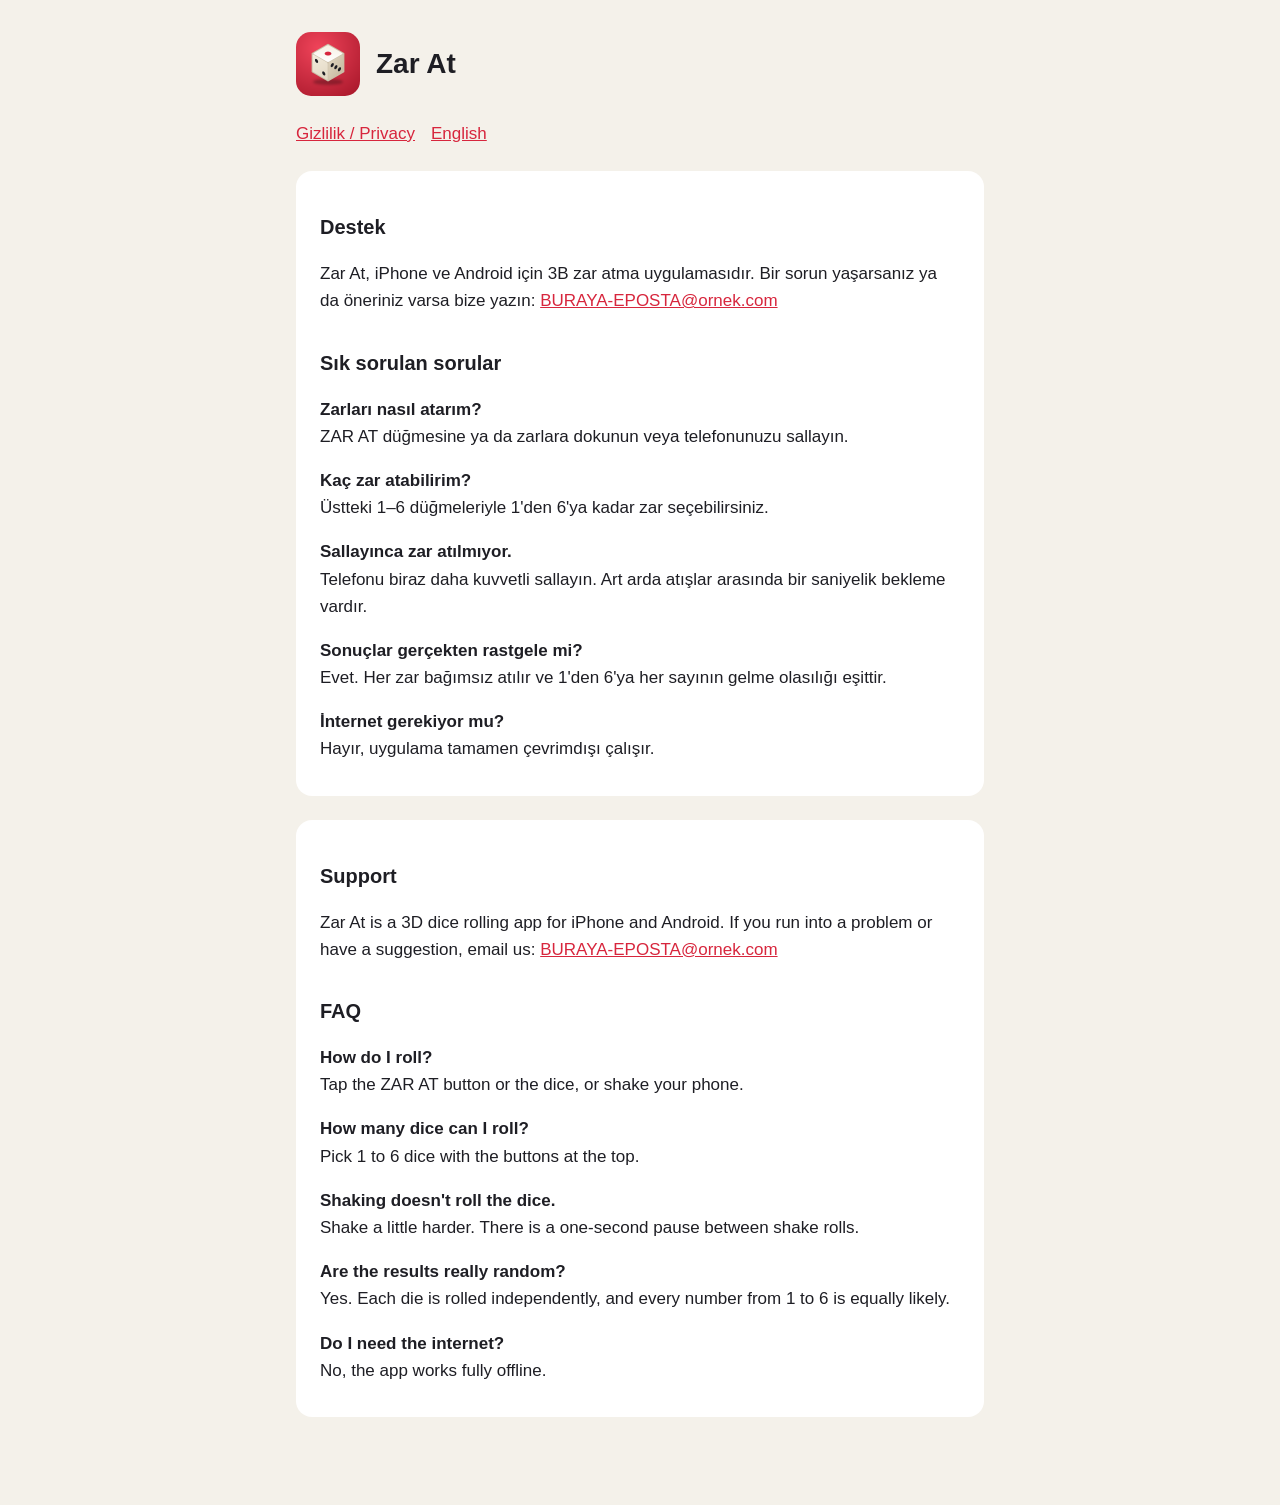
==== index.html @ 331f704f "Add files via upload" ====
<!doctype html>
<html lang="tr">
<head>
<meta charset="utf-8">
<meta name="viewport" content="width=device-width, initial-scale=1">
<title>Zar At – Destek / Support</title>
<link rel="stylesheet" href="style.css">
</head>
<body>
<main>
  <header><img src="icon.png" alt=""><h1>Zar At</h1></header>
  <nav><a href="privacy.html">Gizlilik / Privacy</a><a href="#en">English</a></nav>

  <section lang="tr">
    <h2>Destek</h2>
    <p>Zar At, iPhone ve Android için 3B zar atma uygulamasıdır. Bir sorun yaşarsanız ya da öneriniz varsa bize yazın: <a href="mailto:BURAYA-EPOSTA@ornek.com">BURAYA-EPOSTA@ornek.com</a></p>
    <h2>Sık sorulan sorular</h2>
    <p><strong>Zarları nasıl atarım?</strong><br>ZAR AT düğmesine ya da zarlara dokunun veya telefonunuzu sallayın.</p>
    <p><strong>Kaç zar atabilirim?</strong><br>Üstteki 1–6 düğmeleriyle 1'den 6'ya kadar zar seçebilirsiniz.</p>
    <p><strong>Sallayınca zar atılmıyor.</strong><br>Telefonu biraz daha kuvvetli sallayın. Art arda atışlar arasında bir saniyelik bekleme vardır.</p>
    <p><strong>Sonuçlar gerçekten rastgele mi?</strong><br>Evet. Her zar bağımsız atılır ve 1'den 6'ya her sayının gelme olasılığı eşittir.</p>
    <p><strong>İnternet gerekiyor mu?</strong><br>Hayır, uygulama tamamen çevrimdışı çalışır.</p>
  </section>

  <section lang="en" id="en">
    <h2>Support</h2>
    <p>Zar At is a 3D dice rolling app for iPhone and Android. If you run into a problem or have a suggestion, email us: <a href="mailto:BURAYA-EPOSTA@ornek.com">BURAYA-EPOSTA@ornek.com</a></p>
    <h2>FAQ</h2>
    <p><strong>How do I roll?</strong><br>Tap the ZAR AT button or the dice, or shake your phone.</p>
    <p><strong>How many dice can I roll?</strong><br>Pick 1 to 6 dice with the buttons at the top.</p>
    <p><strong>Shaking doesn't roll the dice.</strong><br>Shake a little harder. There is a one-second pause between shake rolls.</p>
    <p><strong>Are the results really random?</strong><br>Yes. Each die is rolled independently, and every number from 1 to 6 is equally likely.</p>
    <p><strong>Do I need the internet?</strong><br>No, the app works fully offline.</p>
  </section>
</main>
</body>
</html>
---- style.css ----
:root { --bg: #F4F1EA; --card: #fff; --text: #1E1E24; --muted: #6B6B76; --accent: #D7263D; }
@media (prefers-color-scheme: dark) {
  :root { --bg: #121217; --card: #1E1E26; --text: #F4F1EA; --muted: #9A9AA5; --accent: #FF4D5E; }
}
* { box-sizing: border-box; }
body { margin: 0; background: var(--bg); color: var(--text); font: 17px/1.6 -apple-system, BlinkMacSystemFont, "Segoe UI", Roboto, sans-serif; }
main { max-width: 720px; margin: 0 auto; padding: 32px 16px 64px; }
header { display: flex; align-items: center; gap: 16px; margin-bottom: 24px; }
header img { width: 64px; height: 64px; border-radius: 15px; }
h1 { margin: 0; font-size: 28px; }
h2 { margin-top: 32px; font-size: 20px; }
section { background: var(--card); border-radius: 16px; padding: 8px 24px 16px; margin-bottom: 24px; }
nav a, a { color: var(--accent); }
nav { margin-bottom: 24px; display: flex; gap: 16px; }
.muted { color: var(--muted); font-size: 14px; }
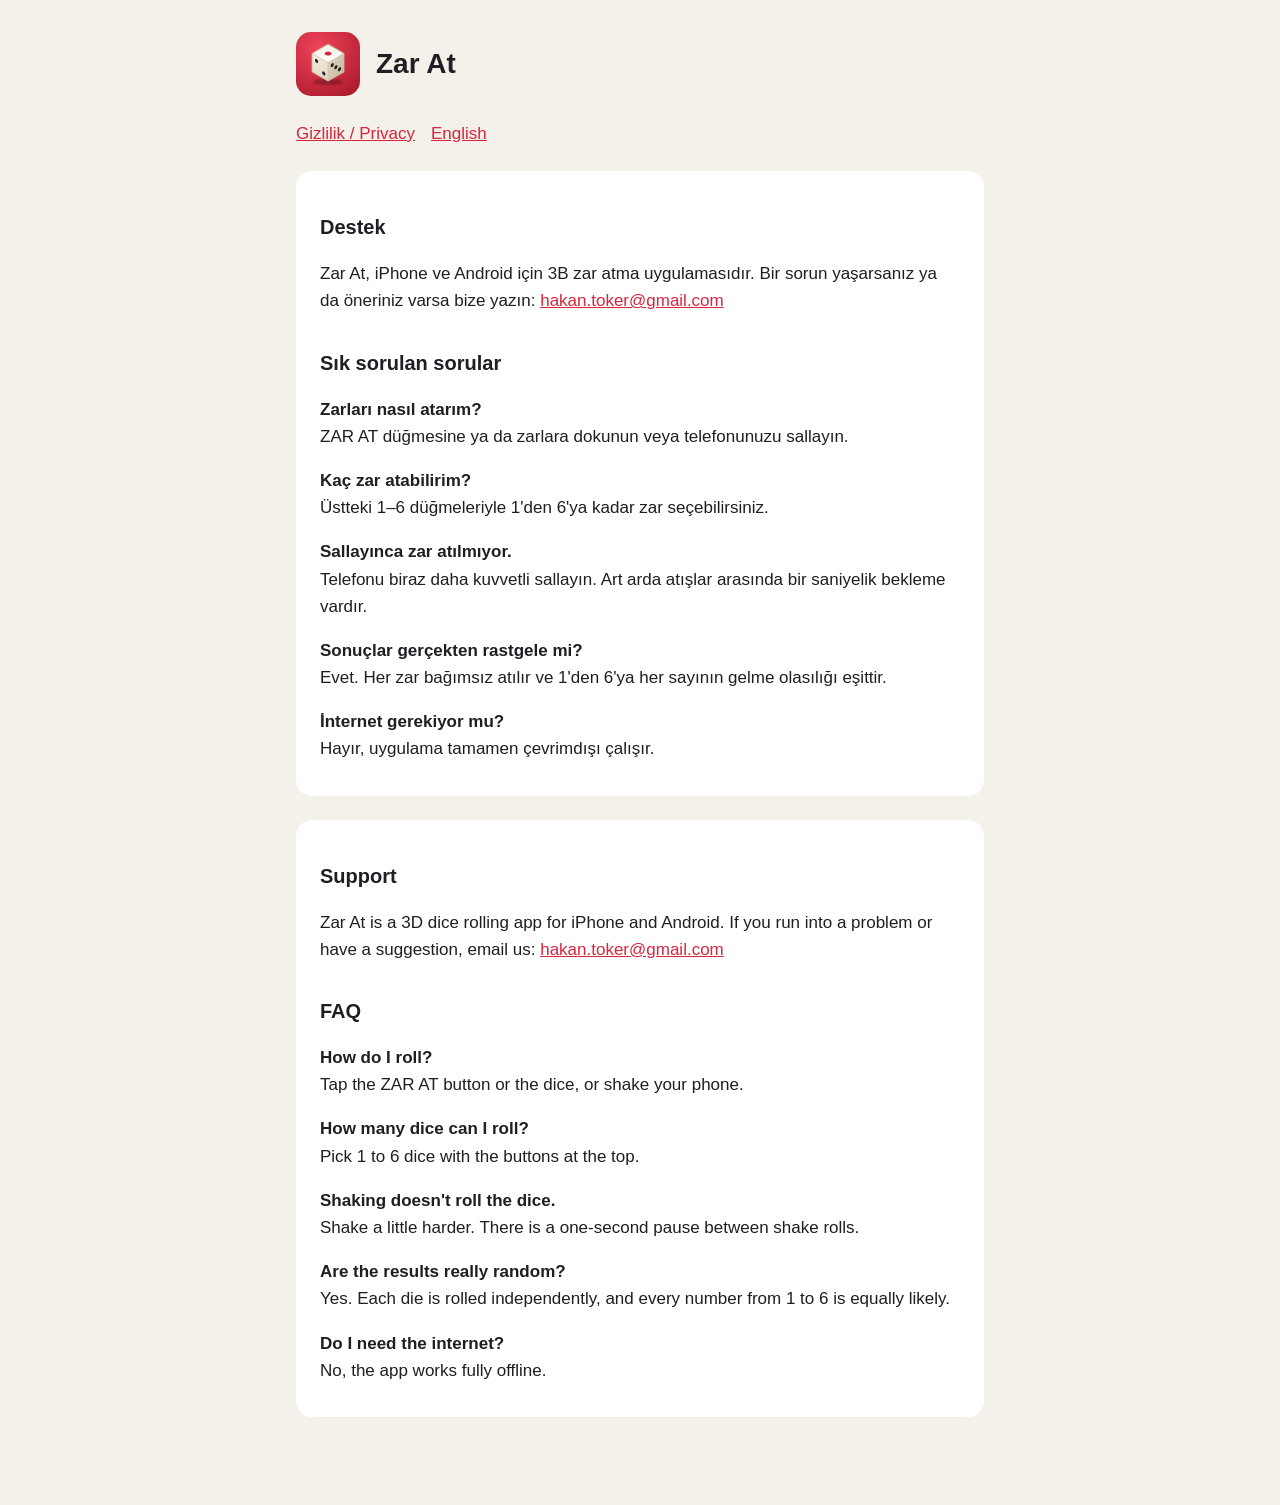
==== commit 924fe813: "Update index.html" ====
--- a/index.html
+++ b/index.html
@@ -13,7 +13,7 @@
 
   <section lang="tr">
     <h2>Destek</h2>
-    <p>Zar At, iPhone ve Android için 3B zar atma uygulamasıdır. Bir sorun yaşarsanız ya da öneriniz varsa bize yazın: <a href="mailto:BURAYA-EPOSTA@ornek.com">BURAYA-EPOSTA@ornek.com</a></p>
+    <p>Zar At, iPhone ve Android için 3B zar atma uygulamasıdır. Bir sorun yaşarsanız ya da öneriniz varsa bize yazın: <a href="mailto:hakan.toker@gmail.com">hakan.toker@gmail.com</a></p>
     <h2>Sık sorulan sorular</h2>
     <p><strong>Zarları nasıl atarım?</strong><br>ZAR AT düğmesine ya da zarlara dokunun veya telefonunuzu sallayın.</p>
     <p><strong>Kaç zar atabilirim?</strong><br>Üstteki 1–6 düğmeleriyle 1'den 6'ya kadar zar seçebilirsiniz.</p>
@@ -24,7 +24,7 @@
 
   <section lang="en" id="en">
     <h2>Support</h2>
-    <p>Zar At is a 3D dice rolling app for iPhone and Android. If you run into a problem or have a suggestion, email us: <a href="mailto:BURAYA-EPOSTA@ornek.com">BURAYA-EPOSTA@ornek.com</a></p>
+    <p>Zar At is a 3D dice rolling app for iPhone and Android. If you run into a problem or have a suggestion, email us: <a href="mailto:hakan.toker@gmail.com">hakan.toker@gmail.com</a></p>
     <h2>FAQ</h2>
     <p><strong>How do I roll?</strong><br>Tap the ZAR AT button or the dice, or shake your phone.</p>
     <p><strong>How many dice can I roll?</strong><br>Pick 1 to 6 dice with the buttons at the top.</p>
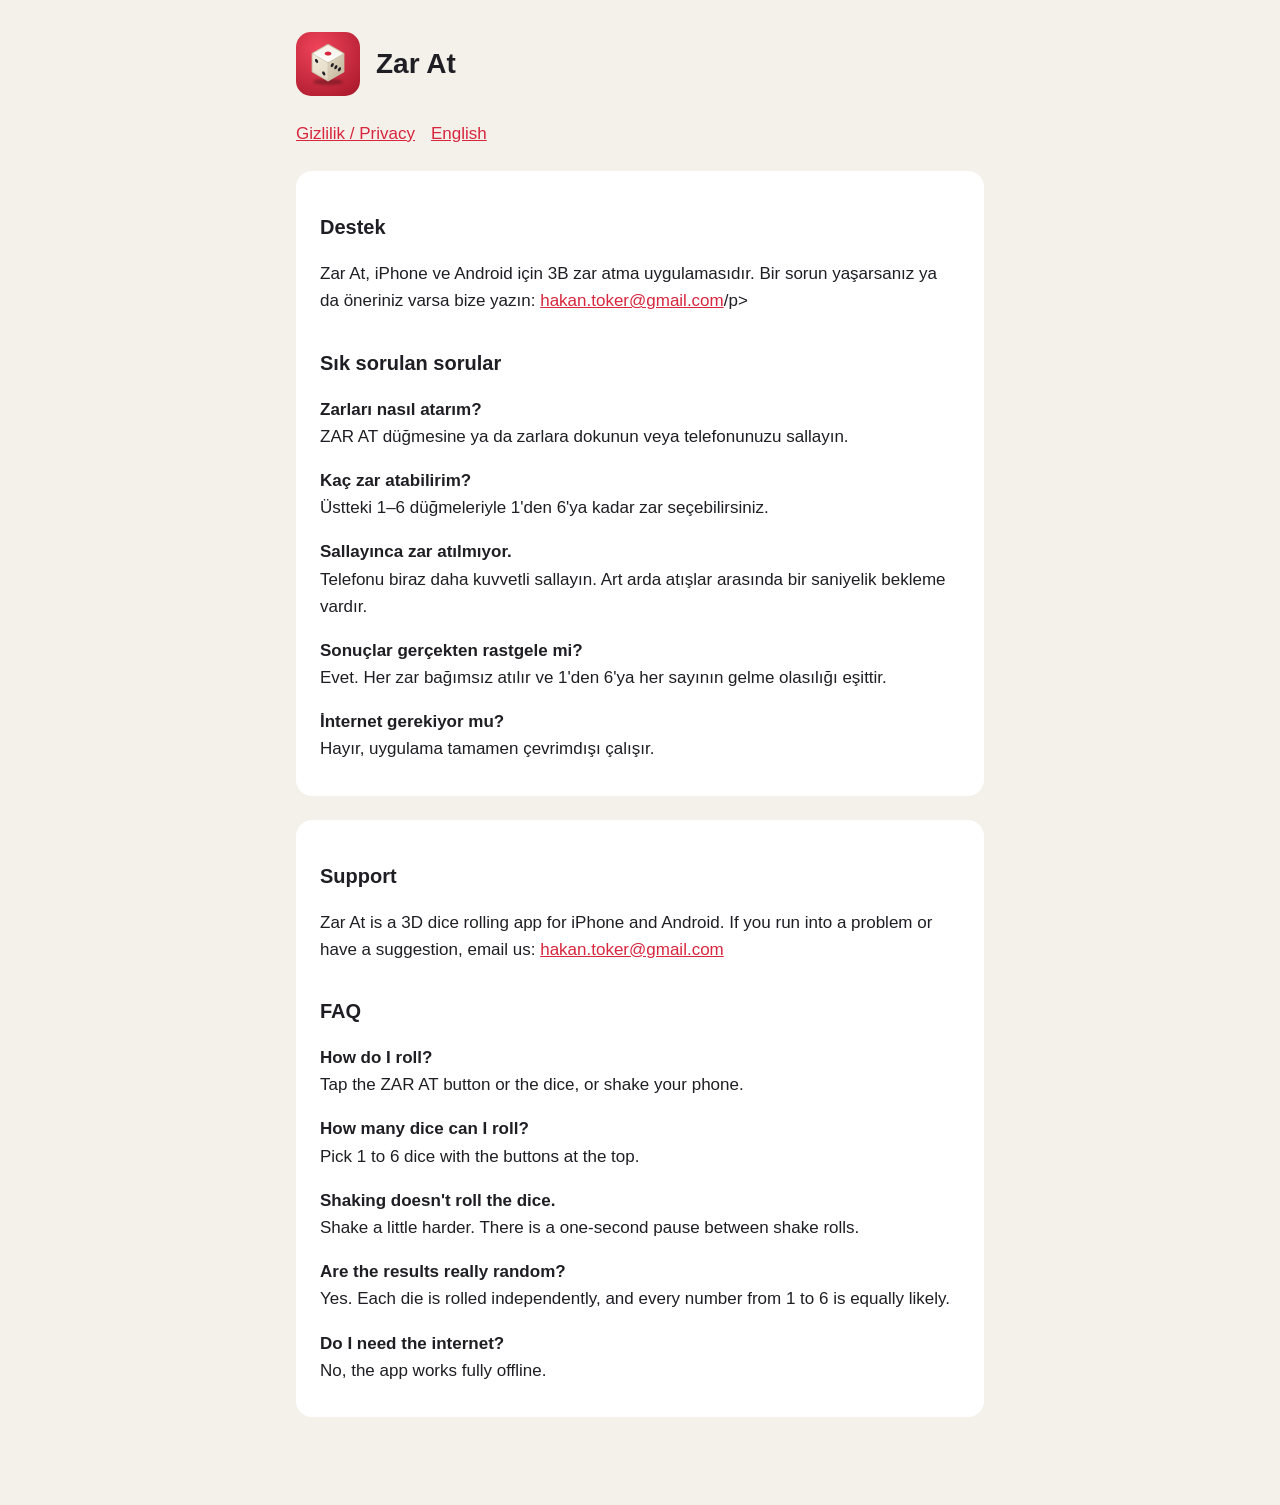
==== commit 06f20b88: "Add files via upload" ====
--- a/index.html
+++ b/index.html
@@ -13,7 +13,7 @@
 
   <section lang="tr">
     <h2>Destek</h2>
-    <p>Zar At, iPhone ve Android için 3B zar atma uygulamasıdır. Bir sorun yaşarsanız ya da öneriniz varsa bize yazın: <a href="mailto:hakan.toker@gmail.com">hakan.toker@gmail.com</a></p>
+    <p>Zar At, iPhone ve Android için 3B zar atma uygulamasıdır. Bir sorun yaşarsanız ya da öneriniz varsa bize yazın: <a href="mailto:hakan.toker@gmail.com">hakan.toker@gmail.com</a>/p>
     <h2>Sık sorulan sorular</h2>
     <p><strong>Zarları nasıl atarım?</strong><br>ZAR AT düğmesine ya da zarlara dokunun veya telefonunuzu sallayın.</p>
     <p><strong>Kaç zar atabilirim?</strong><br>Üstteki 1–6 düğmeleriyle 1'den 6'ya kadar zar seçebilirsiniz.</p>
